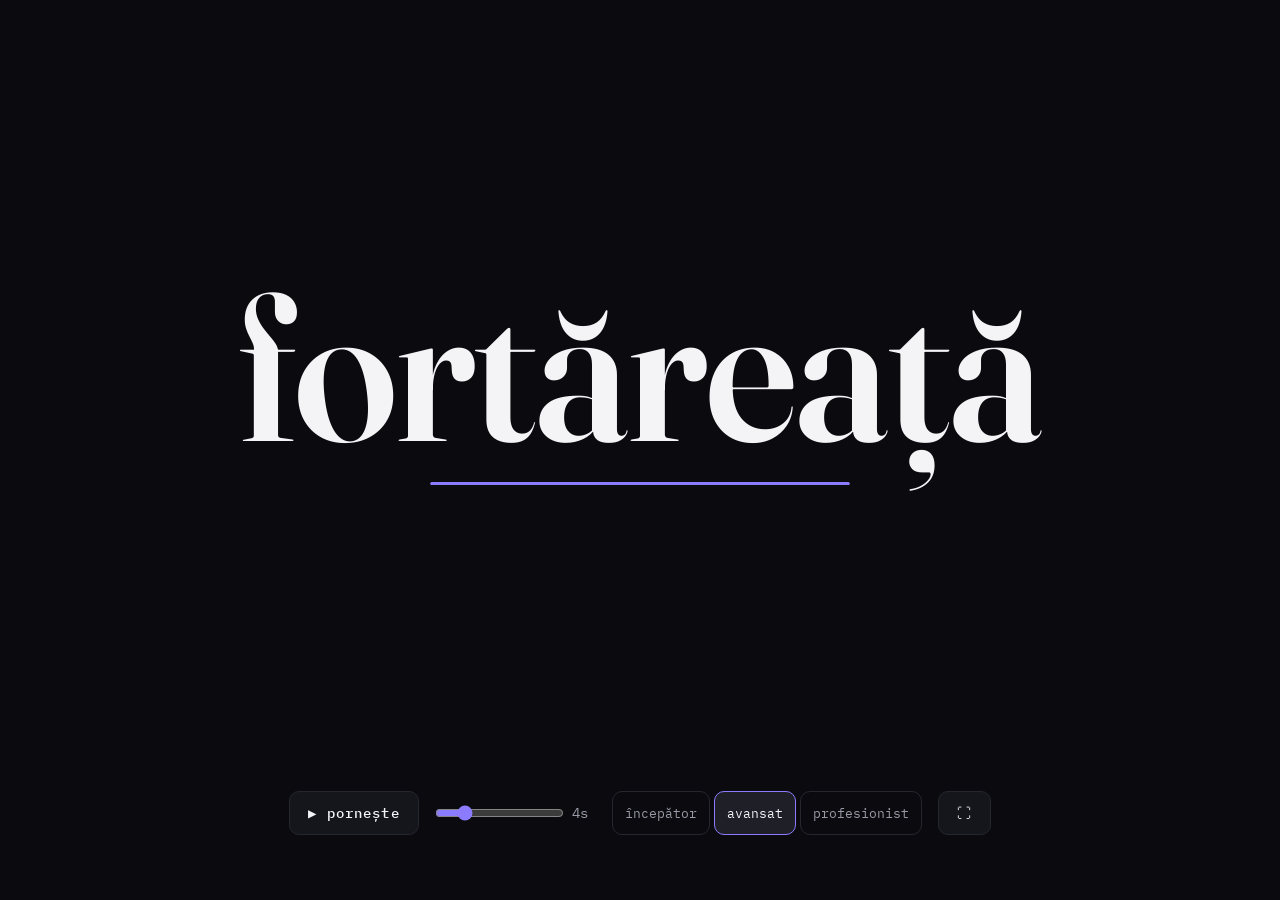
==== index.html @ 464160dd "Epic 5: polish (timer-bar, motion, fullscreen, focus-pe-pauza, reduced-motion) + gotchas 8/8 5.1 Noc" ====
<!doctype html>
<html lang="ro">
<head>
  <meta charset="utf-8">
  <meta name="viewport" content="width=device-width, initial-scale=1">
  <title>RapScript RO</title>
  <!-- căi RELATIVE (Pages sub /rapscript-ro/) -->
  <link rel="stylesheet" href="style.css">
</head>
<body>
  <main class="stage">
    <div class="hero">
      <h1 id="hero-word" class="hero-word" tabindex="-1">–</h1>
      <div class="timer-bar" aria-hidden="true"><div id="timer-fill" class="timer-bar__fill"></div></div>
    </div>
    <div class="deck">
      <div class="controls">
        <button id="btn-play-pause" class="btn" type="button" aria-pressed="false">▶ pornește</button>
        <span class="speed">
          <input id="speed-slider" class="speed-slider" type="range" min="2" max="12" step="1" value="4" aria-label="viteză">
          <span id="speed-value" class="speed-value">4s</span>
        </span>
        <span id="level-segments" class="level-segments" role="group" aria-label="nivel">
          <button class="level-segment" type="button" data-level="incepator">începător</button>
          <button class="level-segment" type="button" data-level="avansat">avansat</button>
          <button class="level-segment" type="button" data-level="profesionist">profesionist</button>
        </span>
        <button id="btn-fullscreen" class="btn btn-icon" type="button" aria-label="ecran complet" title="ecran complet">⛶</button>
      </div>
      <p id="message" class="message">se încarcă cuvintele…</p>
    </div>
  </main>

  <!-- banca prin <script> (NU fetch — CORS pe file://, D2), ÎNAINTE de app.js -->
  <script src="words.js"></script>
  <script src="app.js"></script>
</body>
</html>
---- style.css ----
/* RapScript RO — schelet (identitate Nocturn minimă; se îmbogățește în Epic 5) */

/* Fonturi self-host, căi RELATIVE (D18) */
@font-face {
  font-family: "Fraunces";
  src: url("assets/fonts/fraunces-ro.woff2") format("woff2");
  font-weight: 600;
  font-display: swap;
}
@font-face {
  font-family: "IBM Plex Mono";
  src: url("assets/fonts/ibm-plex-mono-ro-400.woff2") format("woff2");
  font-weight: 400;
  font-display: swap;
}
@font-face {
  font-family: "IBM Plex Mono";
  src: url("assets/fonts/ibm-plex-mono-ro-500.woff2") format("woff2");
  font-weight: 500;
  font-display: swap;
}

/* Tokeni Nocturn (subset; complet în Story 5.1) */
:root {
  --color-bg: #0B0B0F;
  --color-surface: #15151C;
  --color-surface-2: #1F1F28;
  --color-border: #26262F;
  --color-ink: #F4F4F7;
  --color-ink-dim: #9A9AA6;
  --color-accent: #8B7BFF;
  --color-danger: #F0717A;
  --space-md: 16px;
  --radius-md: 10px;
}

:focus-visible { outline: 2px solid var(--color-accent); outline-offset: 2px; }

/* stare de eroare: ascunde cuvântul, mesaj danger (fail-loud, D10) */
body.is-error .hero-word { display: none; }
body.is-error .message { color: var(--color-danger); }

* { margin: 0; box-sizing: border-box; }

body {
  background: var(--color-bg);
  color: var(--color-ink);
  min-height: 100vh;
  font-family: "IBM Plex Mono", monospace;
}

/* cuvântul centrat în zona de sus, mesajul ancorat la baza ecranului */
.stage {
  min-height: 100vh;
  display: grid;
  grid-template-rows: 1fr auto;
  justify-items: center;
  align-items: center;
  text-align: center;
  padding: var(--space-md);
}

/* zona-erou: cuvânt + timer-bar, centrate (optical center ușor peste mijloc) */
.hero {
  display: flex;
  flex-direction: column;
  align-items: center;
  gap: var(--space-md);
  padding-bottom: 6vh; /* optical center ~42% */
  width: 100%;
}

/* hero serif editorial — fallback serif dacă woff2 lipsește (degradare citibilă, nu invizibil) */
.hero-word {
  font-family: "Fraunces", Georgia, "Times New Roman", serif;
  font-weight: 600;
  font-size: clamp(4rem, 18vw, 13rem);
  line-height: 0.95;
  letter-spacing: -0.01em;
  overflow-wrap: break-word;
  hyphens: auto;
  max-width: 100%;
  outline: none; /* focus-pe-pauză e gestionat de :focus-visible global, nu vrem inel mereu */
}

/* motion: intrare crispă DOAR la schimbarea cuvântului (retrigger din JS) */
.hero-word.is-entering { animation: word-in 140ms ease-out; }
@keyframes word-in {
  from { opacity: 0; transform: translateY(12px); }
  to   { opacity: 1; transform: translateY(0); }
}

/* timer-bar: linie subțire care se umple pe durata intervalului; îngheață la pauză */
.timer-bar {
  width: min(60vw, 420px);
  height: 3px;
  background: var(--color-surface-2);
  border-radius: 9999px;
  overflow: hidden;
}
.timer-bar__fill {
  height: 100%;
  background: var(--color-accent);
  border-radius: 9999px;
  transform: scaleX(0);
  transform-origin: left;
  animation: timer-fill var(--interval, 4000ms) linear forwards;
  animation-play-state: paused; /* rulează doar când body.is-playing */
}
body.is-playing .timer-bar__fill { animation-play-state: running; }
@keyframes timer-fill { from { transform: scaleX(0); } to { transform: scaleX(1); } }

.btn-icon { padding: 10px 14px; color: var(--color-ink-dim); }

/* puntea de jos: controale + mesaj */
.deck {
  align-self: end;
  width: 100%;
  display: flex;
  flex-direction: column;
  align-items: center;
  gap: var(--space-md);
  padding-bottom: var(--space-md);
}
.controls {
  display: flex;
  flex-wrap: wrap;
  align-items: center;
  justify-content: center;
  gap: var(--space-md);
}
.btn, .level-segment {
  font-family: "IBM Plex Mono", ui-monospace, monospace;
  color: var(--color-ink);
  background: var(--color-surface);
  border: 1px solid var(--color-border);
  border-radius: var(--radius-md);
  min-height: 44px;
  cursor: pointer;
}
.btn {
  font-weight: 500;
  font-size: 14px;
  letter-spacing: 0.08em;
  padding: 10px 18px;
}
.btn:hover { background: var(--color-surface-2); }
.btn:disabled { opacity: 0.5; cursor: default; }
.speed { display: flex; align-items: center; gap: 8px; }
.speed-slider { accent-color: var(--color-accent); }
.speed-value { color: var(--color-ink-dim); font-size: 14px; min-width: 3ch; text-align: left; }
.level-segments { display: flex; gap: 4px; }
.level-segment {
  font-size: 13px;
  color: var(--color-ink-dim);
  background: transparent;
  padding: 8px 12px;
}
.level-segment.is-active {
  color: var(--color-ink);
  background: var(--color-surface-2);
  border-color: var(--color-accent);
}
.message {
  font-family: "IBM Plex Mono", ui-monospace, monospace;
  font-weight: 500;
  font-size: 14px;
  color: var(--color-ink-dim);
  letter-spacing: 0.12em;
  min-height: 1.2em;
}

/* fullscreen: puntea se retrage, rămâne doar cuvântul (FR8) */
body.is-fullscreen .deck { display: none; }
body.is-fullscreen .hero { padding-bottom: 0; }

/* reduced-motion: fără animații (a11y, NFR2) */
@media (prefers-reduced-motion: reduce) {
  .hero-word.is-entering { animation: none; }
  .timer-bar__fill { animation: none; transform: scaleX(0); }
}
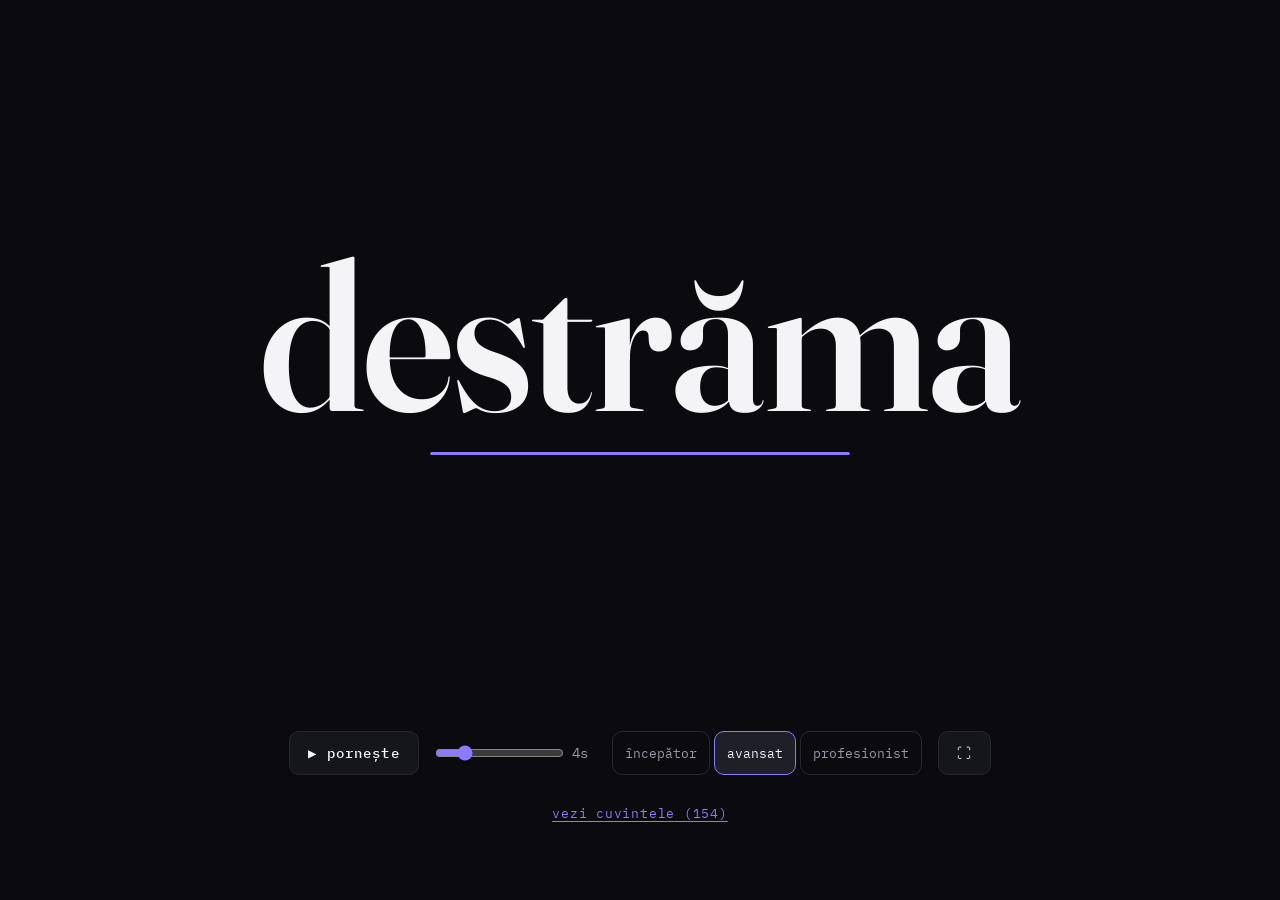
==== commit 4cc90867: "Epic 6: Word Bank Viewer + Shared Add (S2 GitHub-as-backend) 6.1 viewer drawer read-only/nivel. 6.2 " ====
--- a/index.html
+++ b/index.html
@@ -27,7 +27,33 @@
         </span>
         <button id="btn-fullscreen" class="btn btn-icon" type="button" aria-label="ecran complet" title="ecran complet">⛶</button>
       </div>
+      <button id="open-viewer" class="link-btn" type="button">vezi cuvintele</button>
       <p id="message" class="message">se încarcă cuvintele…</p>
+    </div>
+
+    <!-- Drawer: viewer listă + adăugare (Epic 6 / S2) -->
+    <div id="viewer" class="drawer" hidden>
+      <div id="viewer-overlay" class="drawer__overlay"></div>
+      <div class="drawer__panel" role="dialog" aria-label="cuvinte">
+        <div class="drawer__head">
+          <span id="viewer-title" class="drawer__title">…</span>
+          <button id="viewer-close" class="btn btn-icon" type="button" aria-label="închide">✕</button>
+        </div>
+        <ul id="viewer-list" class="word-list"></ul>
+        <div class="add-row">
+          <input id="add-input" class="add-input" type="text" maxlength="40" placeholder="adaugă un cuvânt…" aria-label="adaugă cuvânt">
+          <button id="add-btn" class="btn" type="button">adaugă</button>
+        </div>
+        <p id="add-status" class="add-status" aria-live="polite"></p>
+        <details class="token-row">
+          <summary>token GitHub (o singură dată)</summary>
+          <div class="token-body">
+            <input id="token-input" class="add-input" type="password" placeholder="fine-grained PAT…" aria-label="token GitHub">
+            <button id="token-save" class="btn" type="button">salvează</button>
+            <p class="token-help">Salvat doar pe acest dispozitiv, niciodată trimis altundeva decât la GitHub. Vezi <code>docs/add-words-setup.md</code> pentru cum îl creezi.</p>
+          </div>
+        </details>
+      </div>
     </div>
   </main>
 
--- a/style.css
+++ b/style.css
@@ -179,3 +179,83 @@
   .hero-word.is-entering { animation: none; }
   .timer-bar__fill { animation: none; transform: scaleX(0); }
 }
+
+/* ---- Epic 6: viewer drawer + add ---- */
+.link-btn {
+  font-family: "IBM Plex Mono", ui-monospace, monospace;
+  font-size: 13px;
+  letter-spacing: 0.06em;
+  color: var(--color-accent);
+  background: none;
+  border: none;
+  cursor: pointer;
+  text-decoration: underline;
+  text-underline-offset: 3px;
+  padding: 8px;
+  min-height: 44px;
+}
+.link-btn:hover { color: var(--color-ink); }
+
+.drawer { position: fixed; inset: 0; z-index: 10; }
+.drawer[hidden] { display: none; }
+.drawer__overlay { position: absolute; inset: 0; background: rgba(0, 0, 0, 0.6); }
+.drawer__panel {
+  position: absolute;
+  left: 0; right: 0; bottom: 0;
+  max-height: 82vh;
+  display: flex;
+  flex-direction: column;
+  gap: var(--space-md);
+  background: var(--color-surface);
+  border-top: 1px solid var(--color-border);
+  border-radius: var(--radius-md) var(--radius-md) 0 0;
+  padding: var(--space-md);
+  box-shadow: 0 -8px 32px rgba(0, 0, 0, 0.5);
+  text-align: left;
+}
+@media (min-width: 720px) {
+  .drawer__panel {
+    left: auto; top: 0; bottom: 0;
+    width: min(440px, 90vw);
+    max-height: none;
+    border-radius: var(--radius-md) 0 0 var(--radius-md);
+    border-top: none; border-left: 1px solid var(--color-border);
+  }
+}
+.drawer__head { display: flex; align-items: center; justify-content: space-between; }
+.drawer__title {
+  font-family: "IBM Plex Mono", ui-monospace, monospace;
+  font-size: 13px; letter-spacing: 0.12em; color: var(--color-ink-dim);
+}
+.word-list {
+  list-style: none; margin: 0; padding: 0;
+  overflow-y: auto;
+  display: grid;
+  grid-template-columns: repeat(auto-fill, minmax(120px, 1fr));
+  gap: 2px 12px;
+  font-family: "IBM Plex Mono", ui-monospace, monospace;
+  font-size: 14px;
+  color: var(--color-ink);
+}
+.word-list li { padding: 2px 0; }
+.word-list li.is-mine { color: var(--color-accent); }
+.word-list li.is-mine::before { content: "· "; }
+.add-row { display: flex; gap: 8px; }
+.add-input {
+  flex: 1;
+  font-family: "IBM Plex Mono", ui-monospace, monospace;
+  font-size: 14px;
+  color: var(--color-ink);
+  background: var(--color-bg);
+  border: 1px solid var(--color-border);
+  border-radius: var(--radius-md);
+  padding: 10px 12px;
+  min-height: 44px;
+}
+.add-status { font-family: "IBM Plex Mono", ui-monospace, monospace; font-size: 13px; color: var(--color-ink-dim); min-height: 1.2em; margin: 0; }
+.add-status.is-ok { color: var(--color-accent); }
+.add-status.is-err { color: var(--color-danger); }
+.token-row { font-family: "IBM Plex Mono", ui-monospace, monospace; font-size: 13px; color: var(--color-ink-dim); }
+.token-row summary { cursor: pointer; padding: 6px 0; }
+.token-body { display: flex; flex-wrap: wrap; gap: 8px; align-items: center; margin-top: 8px; }
+.token-help { font-size: 12px; color: var(--color-ink-faint, #5A5A66); margin: 4px 0 0; width: 100%; }
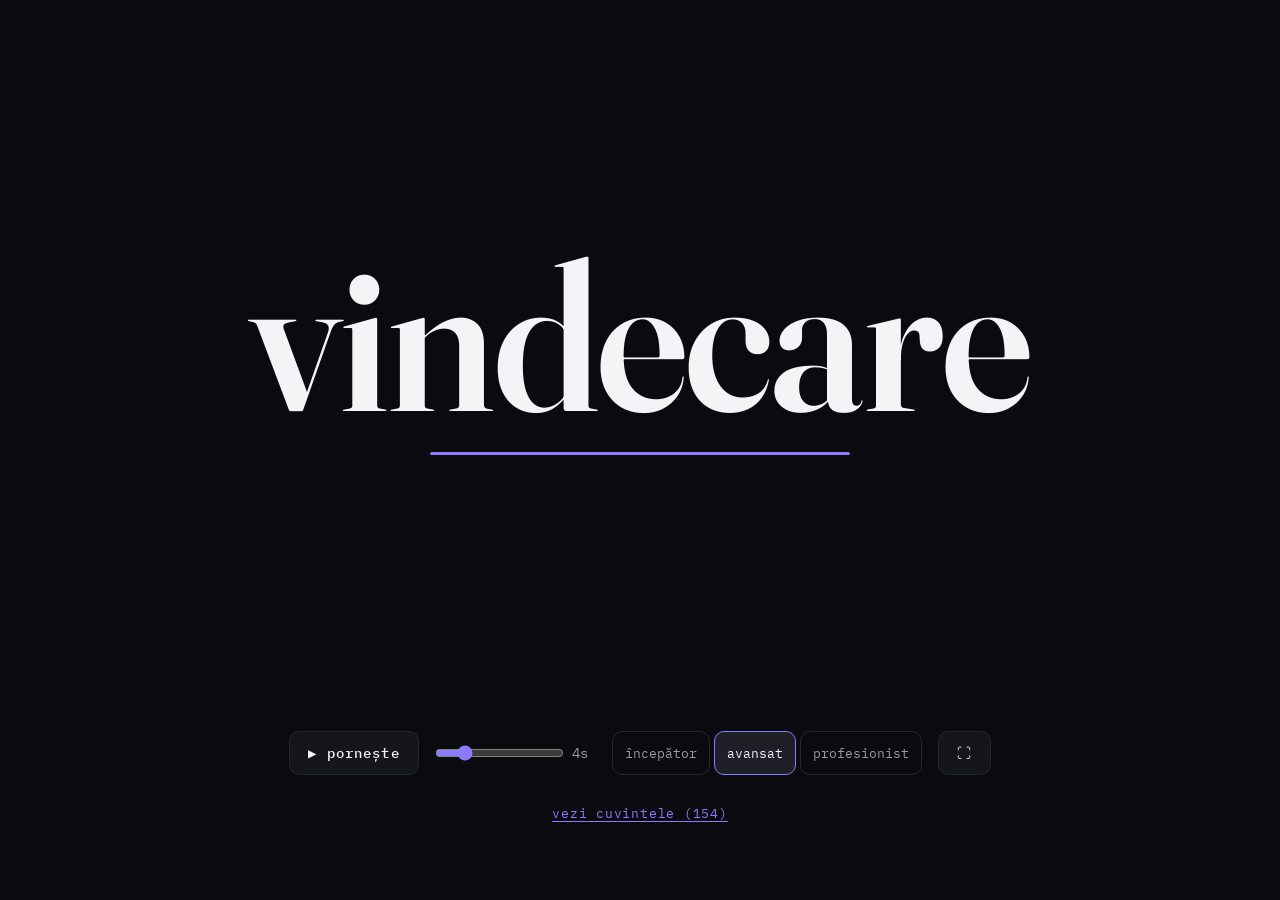
==== commit c3951bb1: "UI: ascunde campul token — apare doar la primul add fara token, apoi dispare Feedback user: campul t" ====
--- a/index.html
+++ b/index.html
@@ -45,14 +45,14 @@
           <button id="add-btn" class="btn" type="button">adaugă</button>
         </div>
         <p id="add-status" class="add-status" aria-live="polite"></p>
-        <details class="token-row">
-          <summary>token GitHub (o singură dată)</summary>
+        <!-- token: ascuns; apare DOAR prima dată când adaugi fără token, apoi dispare -->
+        <div id="token-prompt" class="token-row" hidden>
+          <p class="token-help">Ca să adaugi, ai nevoie o singură dată de un token GitHub. Cum îl creezi: <code>docs/add-words-setup.md</code>. Salvat doar pe acest dispozitiv.</p>
           <div class="token-body">
-            <input id="token-input" class="add-input" type="password" placeholder="fine-grained PAT…" aria-label="token GitHub">
+            <input id="token-input" class="add-input" type="password" placeholder="lipește token-ul GitHub…" aria-label="token GitHub">
             <button id="token-save" class="btn" type="button">salvează</button>
-            <p class="token-help">Salvat doar pe acest dispozitiv, niciodată trimis altundeva decât la GitHub. Vezi <code>docs/add-words-setup.md</code> pentru cum îl creezi.</p>
           </div>
-        </details>
+        </div>
       </div>
     </div>
   </main>
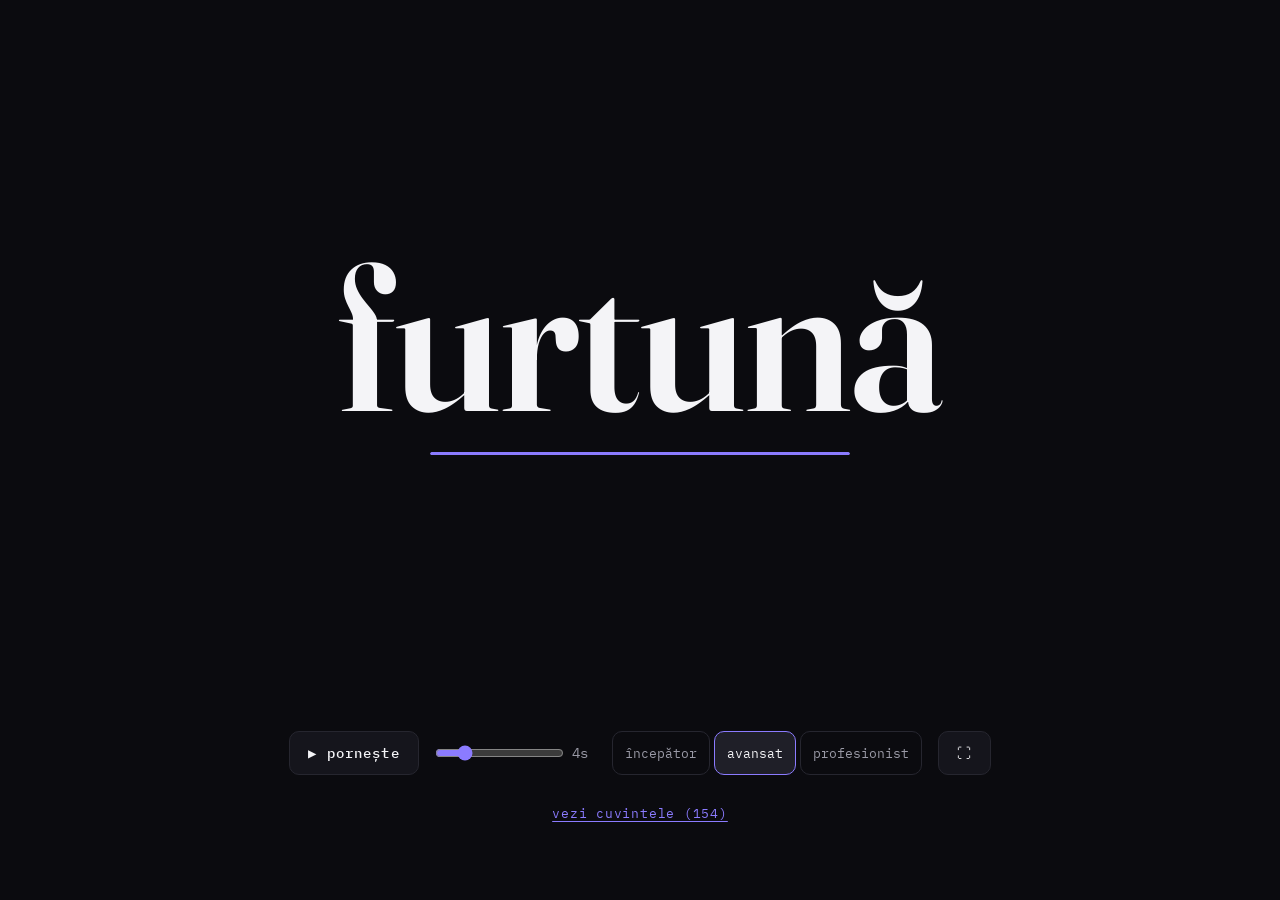
==== commit 25663f6d: "v1.2: add prin Cloudflare Worker (token pe server, NU in browser) — scos campul token Cerinta: token" ====
--- a/index.html
+++ b/index.html
@@ -45,14 +45,8 @@
           <button id="add-btn" class="btn" type="button">adaugă</button>
         </div>
         <p id="add-status" class="add-status" aria-live="polite"></p>
-        <!-- token: ascuns; apare DOAR prima dată când adaugi fără token, apoi dispare -->
-        <div id="token-prompt" class="token-row" hidden>
-          <p class="token-help">Ca să adaugi, ai nevoie o singură dată de un token GitHub. Cum îl creezi: <code>docs/add-words-setup.md</code>. Salvat doar pe acest dispozitiv.</p>
-          <div class="token-body">
-            <input id="token-input" class="add-input" type="password" placeholder="lipește token-ul GitHub…" aria-label="token GitHub">
-            <button id="token-save" class="btn" type="button">salvează</button>
-          </div>
-        </div>
+        <!-- gazda widget-ului Turnstile (invizibil; activ doar dacă TURNSTILE_SITEKEY e setat) -->
+        <div id="turnstile-host"></div>
       </div>
     </div>
   </main>
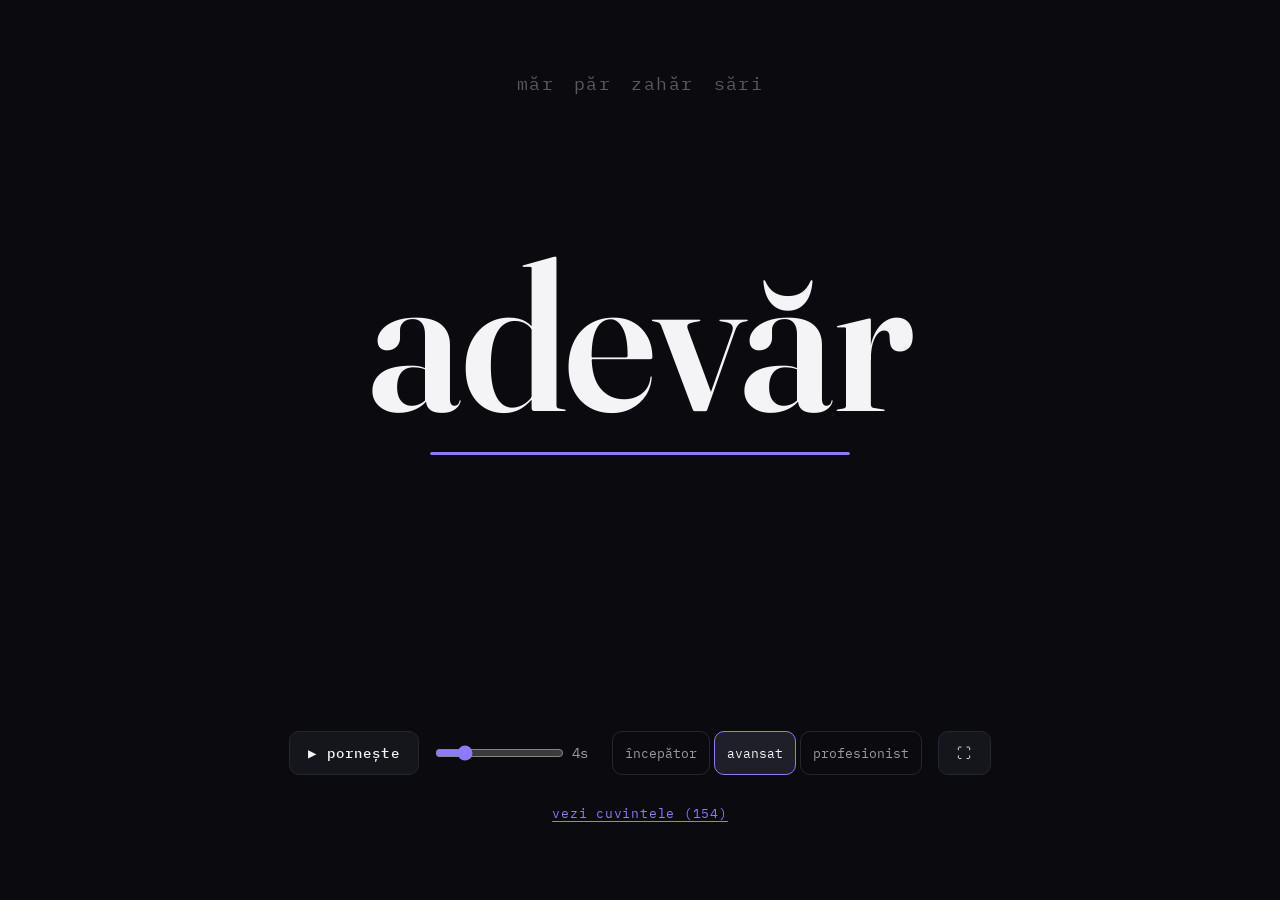
==== commit 167250e9: "feat: rime live (Epic 7) — motor de rimă local + sugestii ambientale - gen_rhymes.py: G2P RO pur-Pyt" ====
--- a/index.html
+++ b/index.html
@@ -9,6 +9,8 @@
 </head>
 <body>
   <main class="stage">
+    <!-- rime ambientale: 5 sugestii sus, gri-umbră, pt cuvântul curent (Epic 7 / S3) -->
+    <div id="rhyme-hint" class="rhyme-hint" aria-hidden="true"></div>
     <div class="hero">
       <h1 id="hero-word" class="hero-word" tabindex="-1">–</h1>
       <div class="timer-bar" aria-hidden="true"><div id="timer-fill" class="timer-bar__fill"></div></div>
@@ -49,10 +51,12 @@
         <div id="turnstile-host"></div>
       </div>
     </div>
+
   </main>
 
-  <!-- banca prin <script> (NU fetch — CORS pe file://, D2), ÎNAINTE de app.js -->
+  <!-- banca + index de rime prin <script> (NU fetch — CORS pe file://, D2), ÎNAINTE de app.js -->
   <script src="words.js"></script>
+  <script src="rhymes.js"></script>
   <script src="app.js"></script>
 </body>
 </html>
--- a/style.css
+++ b/style.css
@@ -30,6 +30,7 @@
   --color-ink-dim: #9A9AA6;
   --color-accent: #8B7BFF;
   --color-danger: #F0717A;
+  --color-ink-faint: #5A5A66;
   --space-md: 16px;
   --radius-md: 10px;
 }
@@ -178,6 +179,7 @@
 @media (prefers-reduced-motion: reduce) {
   .hero-word.is-entering { animation: none; }
   .timer-bar__fill { animation: none; transform: scaleX(0); }
+  .rhyme-hint__w { animation: none; }
 }
 
 /* ---- Epic 6: viewer drawer + add ---- */
@@ -259,3 +261,23 @@
 .token-row summary { cursor: pointer; padding: 6px 0; }
 .token-body { display: flex; flex-wrap: wrap; gap: 8px; align-items: center; margin-top: 8px; }
 .token-help { font-size: 12px; color: var(--color-ink-faint, #5A5A66); margin: 4px 0 0; width: 100%; }
+
+/* ---- Epic 7: rime ambientale (sus, gri-umbră, pt cuvântul curent) ---- */
+.rhyme-hint {
+  position: absolute;
+  top: clamp(16px, 8vh, 84px);
+  left: 0; right: 0;
+  display: flex;
+  flex-wrap: wrap;
+  justify-content: center;
+  gap: 6px 20px;
+  padding: 0 var(--space-md);
+  font-family: "IBM Plex Mono", ui-monospace, monospace;
+  font-size: clamp(13px, 2.4vw, 18px);
+  letter-spacing: 0.08em;
+  color: var(--color-ink-faint);   /* umbra: gri discret, nu fură atenția de la cuvânt */
+  pointer-events: none;
+  user-select: none;
+}
+.rhyme-hint__w { white-space: nowrap; animation: hint-in 240ms ease-out; }
+@keyframes hint-in { from { opacity: 0; } to { opacity: 1; } }
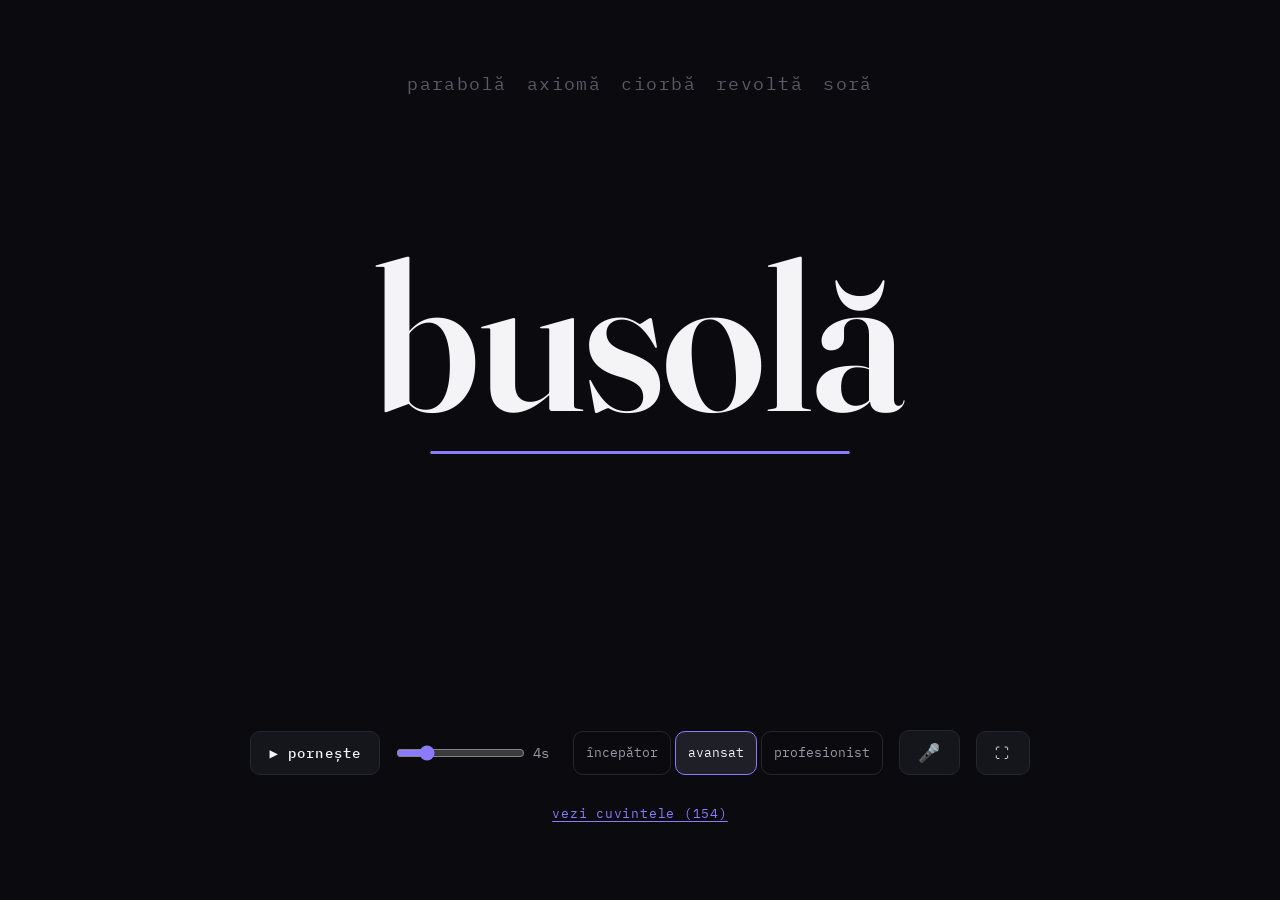
==== commit 01248045: "feat: voce (Epic 8 v1) — Web Speech ro-RO + fuzzy-snap pe bancă (D36) - buton 🎤 + push-to-talk (ține" ====
--- a/index.html
+++ b/index.html
@@ -27,6 +27,7 @@
           <button class="level-segment" type="button" data-level="avansat">avansat</button>
           <button class="level-segment" type="button" data-level="profesionist">profesionist</button>
         </span>
+        <button id="btn-mic" class="btn btn-icon" type="button" aria-pressed="false" aria-label="vorbește (ține apăsat M)" title="ține apăsat M (sau acest buton) și spune un cuvânt" hidden>🎤</button>
         <button id="btn-fullscreen" class="btn btn-icon" type="button" aria-label="ecran complet" title="ecran complet">⛶</button>
       </div>
       <button id="open-viewer" class="link-btn" type="button">vezi cuvintele</button>
--- a/style.css
+++ b/style.css
@@ -281,3 +281,11 @@
 }
 .rhyme-hint__w { white-space: nowrap; animation: hint-in 240ms ease-out; }
 @keyframes hint-in { from { opacity: 0; } to { opacity: 1; } }
+
+/* ---- Epic 8: microfon (stare „ascult") ---- */
+#btn-mic { font-size: 18px; }
+body.is-listening #btn-mic { color: var(--color-accent); border-color: var(--color-accent); }
+@media (prefers-reduced-motion: no-preference) {
+  body.is-listening #btn-mic { animation: mic-pulse 1.2s ease-in-out infinite; }
+}
+@keyframes mic-pulse { 0%, 100% { opacity: 1; } 50% { opacity: 0.5; } }
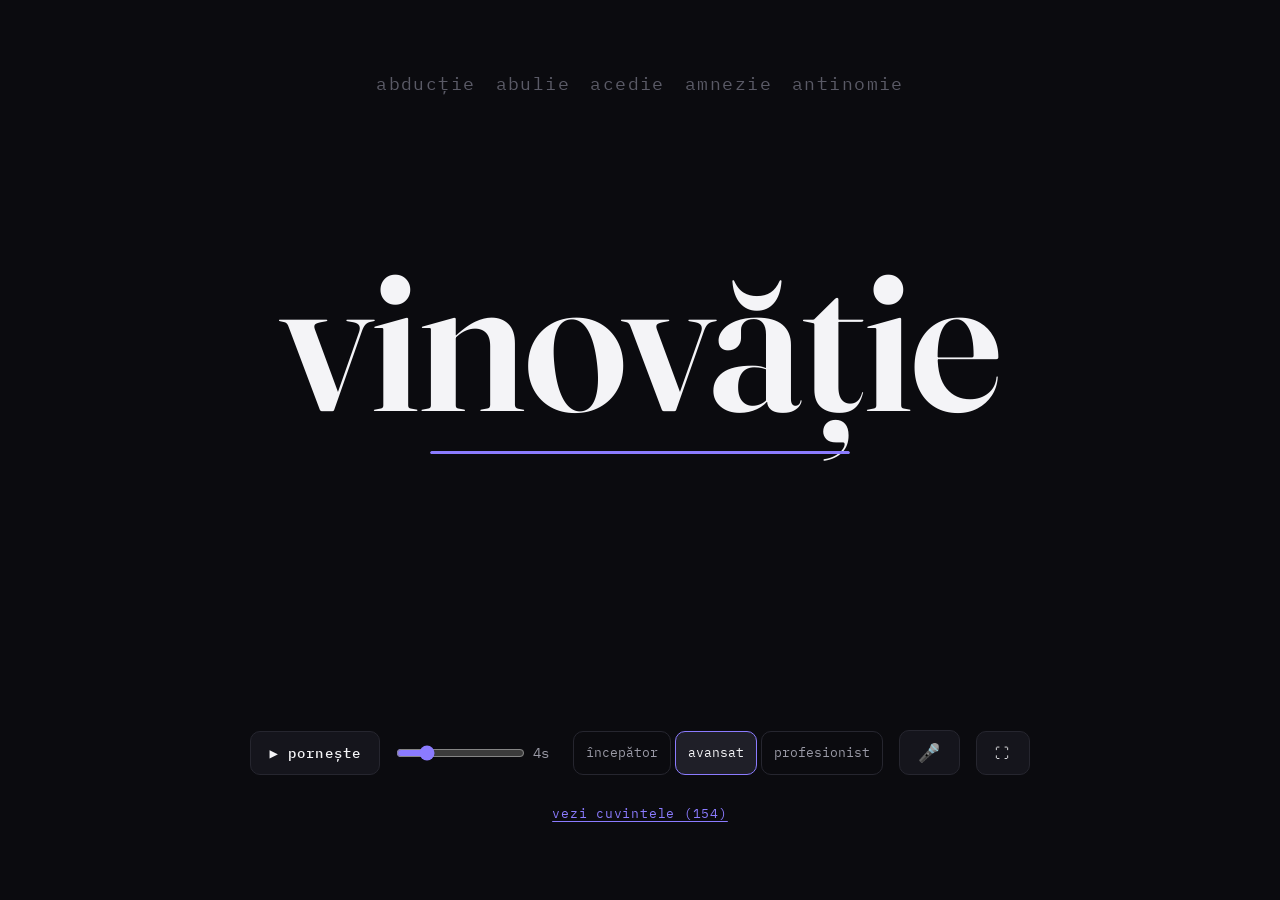
==== commit 6438e4bf: "feat: voce — push-to-talk pe Space (tap=play, ținut=vorbește) Schimbat M→Space (cerere owner). Tap S" ====
--- a/index.html
+++ b/index.html
@@ -27,7 +27,7 @@
           <button class="level-segment" type="button" data-level="avansat">avansat</button>
           <button class="level-segment" type="button" data-level="profesionist">profesionist</button>
         </span>
-        <button id="btn-mic" class="btn btn-icon" type="button" aria-pressed="false" aria-label="vorbește (ține apăsat M)" title="ține apăsat M (sau acest buton) și spune un cuvânt" hidden>🎤</button>
+        <button id="btn-mic" class="btn btn-icon" type="button" aria-pressed="false" aria-label="vorbește (ține apăsat Space)" title="ține apăsat Space (sau acest buton) și spune un cuvânt · tap Space = play/pauză" hidden>🎤</button>
         <button id="btn-fullscreen" class="btn btn-icon" type="button" aria-label="ecran complet" title="ecran complet">⛶</button>
       </div>
       <button id="open-viewer" class="link-btn" type="button">vezi cuvintele</button>
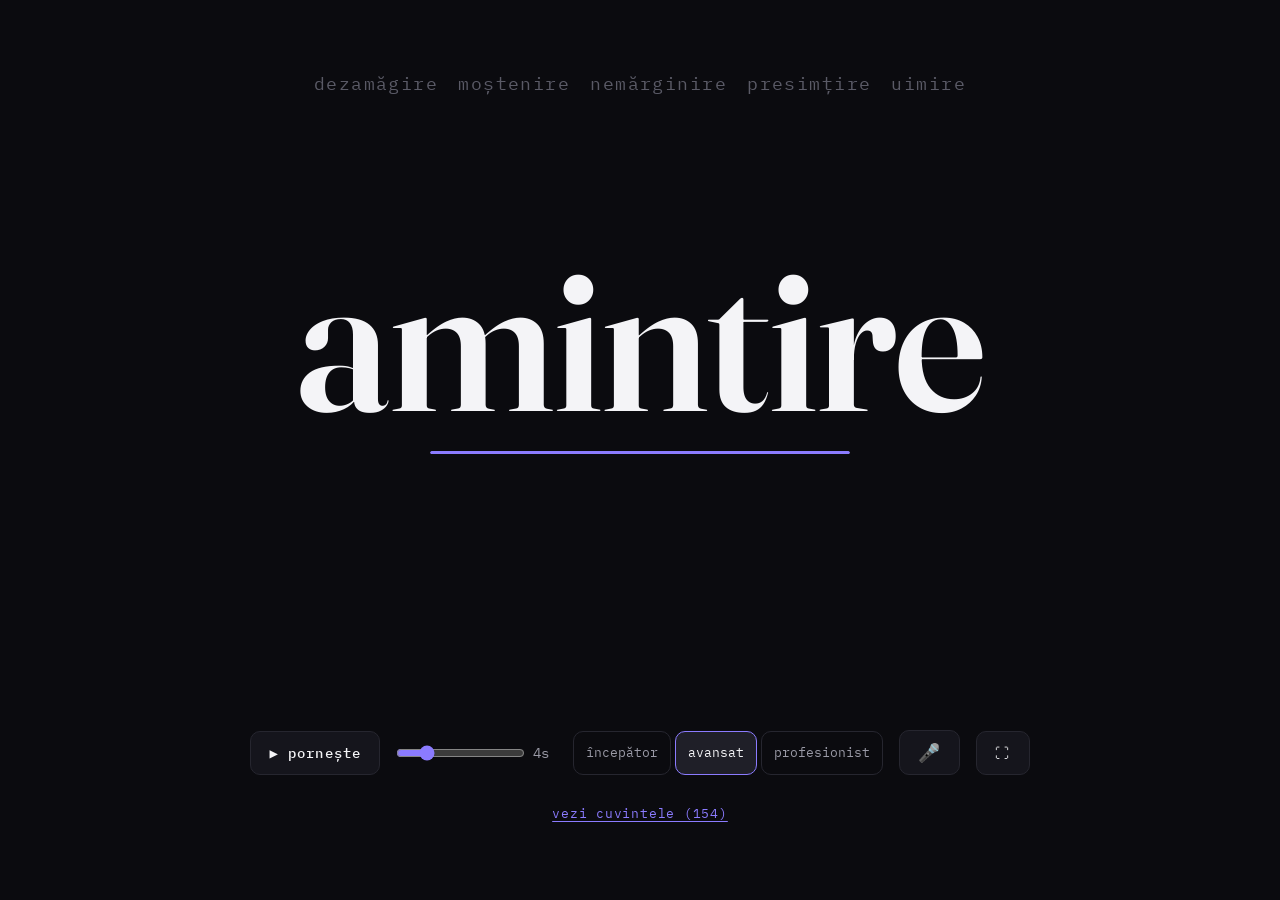
==== commit b7d2eefc: "feat: tastă M pt voce + rime instant la orice cuvânt (index RoLEX gradat) Voce: push-to-talk mutat d" ====
--- a/index.html
+++ b/index.html
@@ -27,7 +27,7 @@
           <button class="level-segment" type="button" data-level="avansat">avansat</button>
           <button class="level-segment" type="button" data-level="profesionist">profesionist</button>
         </span>
-        <button id="btn-mic" class="btn btn-icon" type="button" aria-pressed="false" aria-label="vorbește (ține apăsat Space)" title="ține apăsat Space (sau acest buton) și spune un cuvânt · tap Space = play/pauză" hidden>🎤</button>
+        <button id="btn-mic" class="btn btn-icon" type="button" aria-pressed="false" aria-label="vorbește (ține apăsat M)" title="ține apăsat M (sau acest buton) și spune un cuvânt · Space = play/pauză" hidden>🎤</button>
         <button id="btn-fullscreen" class="btn btn-icon" type="button" aria-label="ecran complet" title="ecran complet">⛶</button>
       </div>
       <button id="open-viewer" class="link-btn" type="button">vezi cuvintele</button>
@@ -58,6 +58,7 @@
   <!-- banca + index de rime prin <script> (NU fetch — CORS pe file://, D2), ÎNAINTE de app.js -->
   <script src="words.js"></script>
   <script src="rhymes.js"></script>
+  <script src="rhyme_rolex.js"></script><!-- index RoLEX (rime la orice cuvânt, grade 1-3 + fallback) -->
   <script src="app.js"></script>
 </body>
 </html>
